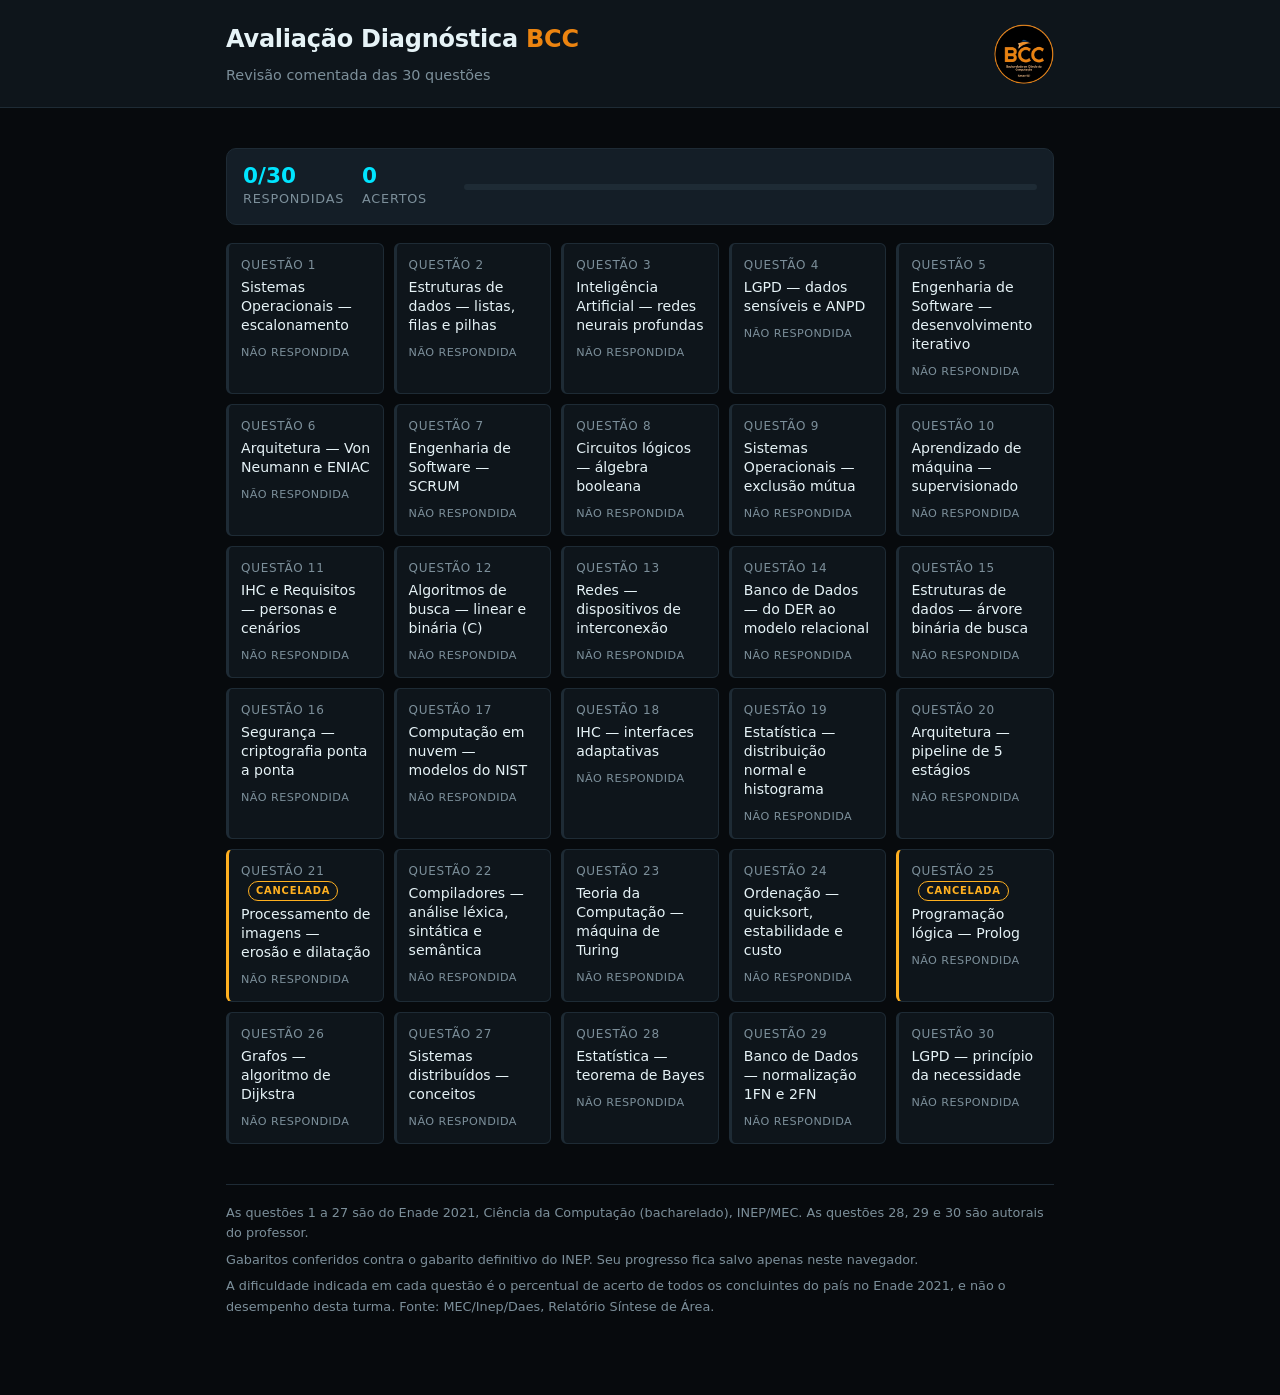
==== files/simulado-enade/publicar/index.html @ 2f8e830a "Versiona o projeto da Avaliação Diagnóstica Simulado de 30 questões baseado no Enade 2021 de Ciência" ====
<!doctype html>
<html lang="pt-BR">
<head>
<meta charset="utf-8">
<meta name="viewport" content="width=device-width, initial-scale=1">
<title>Avaliação Diagnóstica — BCC</title>
<meta name="description" content="Avaliação diagnóstica do Bacharelado em Ciência da Computação: revisão comentada das 30 questões, com resolução item a item.">
<link rel="icon" type="image/png" href="imagens/favicon.png">
<link rel="stylesheet" href="estilo.css">
</head>
<body data-base="">

<header class="topo">
  <div class="envolucro faixa-topo">
    <div class="titulo">
      <h1>Avaliação Diagnóstica <span class="marca">BCC</span></h1>
      <p class="sub">Revisão comentada das 30 questões</p>
    </div>
    <img class="logo" src="imagens/bcc.png" width="192" height="192"
         alt="Bacharelado em Ciência da Computação — Senac SP">
  </div>
</header>

<main class="envolucro" id="app">
  <noscript>
    <p>Esta página precisa de JavaScript para montar as questões a partir do
    arquivo de dados.</p>
  </noscript>
</main>

<script src="dados.js"></script>
<script src="app.js"></script>
</body>
</html>
---- files/simulado-enade/publicar/estilo.css ----
/* Paleta herdada do projeto Canjica (frontend/src/tema.css): fundo
   preto-azulado, ciano como cor de acao, branco e cinza. */

:root {
  --fundo: #070a0d;
  --superficie: #0e151b;
  --elevada: #141e27;
  --borda: #1e2b35;
  --ciano: #00e5ff;
  --ciano-escuro: #00a3b8;
  --ciano-fraco: rgba(0, 229, 255, 0.13);
  --selecao: rgba(0, 229, 255, 0.35);
  --texto: #e6f3f7;
  --secundario: #7c8f9a;
  --aviso: #ffb020;
  --erro: #ff5c7a;
  --sucesso: #3ddc97;
  /* laranja institucional do BCC, amostrado do anel do logo */
  --bcc: #ec8410;

  --fonte-ui: "Segoe UI Variable Text", "Segoe UI", system-ui, sans-serif;
  --fonte-mono: "Cascadia Mono", Consolas, "Courier New", monospace;

  --raio: 10px;
  --raio-pequeno: 6px;

  color-scheme: dark;
}

* { box-sizing: border-box; }

html { -webkit-text-size-adjust: 100%; }

body {
  margin: 0;
  background: var(--fundo);
  color: var(--texto);
  font-family: var(--fonte-ui);
  font-size: 16px;
  line-height: 1.6;
  -webkit-font-smoothing: antialiased;
}

::selection { background: var(--selecao); }

a { color: var(--ciano); }

.envolucro {
  max-width: 860px;
  margin: 0 auto;
  padding: 20px 16px 72px;
}

/* --- cabecalho ---------------------------------------------------------- */

.topo {
  border-bottom: 1px solid var(--borda);
  background: var(--superficie);
}

.topo .envolucro { padding-bottom: 20px; }

.faixa-topo {
  display: flex;
  align-items: center;
  justify-content: space-between;
  gap: 16px;
}

.faixa-topo .titulo { min-width: 0; }

.topo h1 {
  margin: 0 0 6px;
  font-size: 1.5rem;
  letter-spacing: -0.01em;
}

.topo .sub {
  margin: 0;
  color: var(--secundario);
  font-size: 0.9rem;
}

/* "BCC" no titulo usa o laranja do logo, e nao o ciano de acao, para o
   nome e a marca lerem como uma coisa so. */
.marca {
  color: var(--bcc);
  font-weight: 600;
}

.logo {
  flex: 0 0 auto;
  width: 60px;
  height: 60px;
  border-radius: 50%;
}

/* --- progresso ---------------------------------------------------------- */

.progresso {
  display: flex;
  flex-wrap: wrap;
  align-items: center;
  gap: 10px 18px;
  margin: 20px 0 8px;
  padding: 14px 16px;
  background: var(--elevada);
  border: 1px solid var(--borda);
  border-radius: var(--raio);
}

.progresso .numero {
  font-size: 1.35rem;
  font-weight: 600;
  color: var(--ciano);
  line-height: 1.2;
}

.progresso .rotulo {
  color: var(--secundario);
  font-size: 0.8rem;
  text-transform: uppercase;
  letter-spacing: 0.06em;
}

.progresso .bloco { min-width: 84px; }

.barra {
  flex: 1 1 160px;
  height: 6px;
  background: var(--borda);
  border-radius: 3px;
  overflow: hidden;
}

.barra > i {
  display: block;
  height: 100%;
  background: var(--ciano);
  transition: width 0.3s;
}

/* --- grade de questoes -------------------------------------------------- */

.grade {
  display: grid;
  grid-template-columns: repeat(auto-fill, minmax(150px, 1fr));
  gap: 10px;
  margin-top: 18px;
}

.cartao {
  display: block;
  padding: 12px;
  background: var(--superficie);
  border: 1px solid var(--borda);
  border-left: 3px solid var(--borda);
  border-radius: var(--raio-pequeno);
  color: inherit;
  text-decoration: none;
  transition: border-color 0.15s, background 0.15s, transform 0.1s;
}

.cartao:hover,
.cartao:focus-visible {
  border-color: var(--ciano-escuro);
  background: var(--elevada);
}

.cartao:active { transform: translateY(1px); }

.cartao .num {
  font-size: 0.75rem;
  color: var(--secundario);
  letter-spacing: 0.06em;
  text-transform: uppercase;
}

.cartao .tema {
  margin-top: 3px;
  font-size: 0.88rem;
  line-height: 1.35;
}

.rodape-cartao {
  display: flex;
  flex-wrap: wrap;
  align-items: center;
  justify-content: space-between;
  gap: 4px 8px;
  margin-top: 9px;
}

.cartao .selo {
  font-size: 0.7rem;
  letter-spacing: 0.04em;
  text-transform: uppercase;
  color: var(--secundario);
}

/* Dificuldade NACIONAL do Enade (percentual de acerto de todos os
   concluintes do pais). Nao e o desempenho da turma, que continua fora do
   site. As faixas de cor destacam so o que e dificil: e ali que a informacao
   muda a decisao do aluno sobre o que estudar. */
.dificuldade {
  font-size: 0.66rem;
  font-weight: 600;
  letter-spacing: 0.06em;
  text-transform: uppercase;
  white-space: nowrap;
  color: var(--secundario);
}

.dificuldade.muito-dificil { color: var(--erro); }
.dificuldade.dificil { color: var(--aviso); }
.dificuldade.medio { color: var(--secundario); }
.dificuldade.facil { color: var(--secundario); }

.tag-cancelada {
  display: inline-block;
  margin-left: 7px;
  padding: 1px 7px;
  border: 1px solid var(--aviso);
  border-radius: 999px;
  color: var(--aviso);
  font-size: 0.62rem;
  font-weight: 600;
  letter-spacing: 0.08em;
  text-transform: uppercase;
  white-space: nowrap;
  vertical-align: 1px;
}

.tag-cancelada.grande {
  font-size: 0.66rem;
  padding: 2px 9px;
  margin-left: 10px;
  vertical-align: 4px;
}

.cartao.acertou { border-left-color: var(--sucesso); }
.cartao.acertou .selo { color: var(--sucesso); }
.cartao.errou { border-left-color: var(--erro); }
.cartao.errou .selo { color: var(--erro); }
.cartao.anulada { border-left-color: var(--aviso); }

/* --- pagina da questao -------------------------------------------------- */

.voltar {
  display: inline-block;
  margin-bottom: 14px;
  color: var(--secundario);
  text-decoration: none;
  font-size: 0.88rem;
}

.voltar:hover { color: var(--ciano); }

.cabecalho-questao h2 {
  margin: 0 0 4px;
  font-size: 1.3rem;
}

.cabecalho-questao .tema {
  margin: 0 0 18px;
  color: var(--secundario);
  font-size: 0.9rem;
}

.linha-dificuldade {
  display: flex;
  flex-wrap: wrap;
  align-items: baseline;
  gap: 4px 9px;
  margin: -8px 0 14px;
}

.linha-dificuldade .detalhe {
  color: var(--secundario);
  font-size: 0.84rem;
}

.nota-descartada {
  margin: -6px 0 16px;
  color: var(--aviso);
  font-size: 0.82rem;
}


.enunciado > p { margin: 0 0 14px; }

.enunciado .referencia {
  color: var(--secundario);
  font-size: 0.82rem;
  font-style: italic;
  margin-bottom: 14px;
}

.enunciado .lista {
  margin: 0 0 10px;
  padding-left: 18px;
  border-left: 2px solid var(--borda);
}

.item-romano {
  display: grid;
  grid-template-columns: 42px 1fr;
  gap: 10px;
  margin: 0 0 12px;
  padding: 10px 12px;
  background: var(--superficie);
  border: 1px solid var(--borda);
  border-radius: var(--raio-pequeno);
}

.item-romano > .rot {
  font-weight: 600;
  color: var(--ciano);
  font-variant-numeric: tabular-nums;
}

.item-romano > .txt { margin: 0; }

figure {
  margin: 0 0 16px;
  padding: 12px;
  background: #fff;
  border-radius: var(--raio-pequeno);
}

figure img {
  display: block;
  max-width: 100%;
  height: auto;
  margin: 0 auto;
}

figure figcaption {
  margin-top: 10px;
  padding-top: 10px;
  border-top: 1px solid #d8dee3;
  color: #3a464e;
  font-size: 0.78rem;
  line-height: 1.5;
}

pre.codigo {
  margin: 0 0 16px;
  padding: 14px;
  background: var(--superficie);
  border: 1px solid var(--borda);
  border-radius: var(--raio-pequeno);
  overflow-x: auto;
  font-family: var(--fonte-mono);
  font-size: 0.8rem;
  line-height: 1.55;
  tab-size: 4;
}

/* --- alternativas ------------------------------------------------------- */

.comando {
  margin: 22px 0 12px;
  font-weight: 600;
}

.alternativas { display: grid; gap: 8px; }

.alt {
  display: grid;
  grid-template-columns: 30px 1fr;
  gap: 10px;
  align-items: start;
  padding: 12px;
  background: var(--superficie);
  border: 1px solid var(--borda);
  border-radius: var(--raio-pequeno);
  cursor: pointer;
  transition: border-color 0.15s, background 0.15s;
}

.alt:hover { border-color: var(--ciano-escuro); }

.alt input { margin: 4px 0 0; accent-color: var(--ciano); }

.alt .letra {
  font-weight: 600;
  color: var(--secundario);
  text-transform: lowercase;
}

.alt.marcada {
  border-color: var(--ciano);
  background: var(--ciano-fraco);
}

.respondida .alt { cursor: default; }
.respondida .alt:hover { border-color: var(--borda); }

.respondida .alt.certa {
  border-color: var(--sucesso);
  background: rgba(61, 220, 151, 0.1);
}

.respondida .alt.certa .letra { color: var(--sucesso); }

.respondida .alt.escolhida-errada {
  border-color: var(--erro);
  background: rgba(255, 92, 122, 0.1);
}

.respondida .alt.escolhida-errada .letra { color: var(--erro); }

.marcador {
  display: inline-block;
  font-size: 0.68rem;
  font-weight: 600;
  text-transform: uppercase;
  letter-spacing: 0.07em;
  white-space: nowrap;
  margin-left: 8px;
  padding: 1px 7px;
  border: 1px solid currentColor;
  border-radius: 999px;
  vertical-align: 2px;
}

.marcador.ok { color: var(--sucesso); }
.marcador.nao { color: var(--erro); }

/* --- botoes ------------------------------------------------------------- */

.acoes {
  display: flex;
  flex-wrap: wrap;
  align-items: center;
  gap: 12px;
  margin-top: 18px;
}

button {
  font-family: inherit;
  font-size: 0.95rem;
  padding: 11px 20px;
  border-radius: var(--raio-pequeno);
  border: 1px solid var(--ciano-escuro);
  background: var(--ciano-fraco);
  color: var(--ciano);
  cursor: pointer;
  transition: background 0.15s, opacity 0.15s;
}

button:hover:not(:disabled) { background: var(--selecao); }

button:disabled {
  opacity: 0.45;
  cursor: not-allowed;
}

button.discreto {
  border-color: transparent;
  background: none;
  color: var(--secundario);
  font-size: 0.85rem;
  padding: 11px 4px;
  text-decoration: underline;
  text-underline-offset: 3px;
}

button.discreto:hover:not(:disabled) {
  background: none;
  color: var(--texto);
}

/* --- resolucao ---------------------------------------------------------- */

.resolucao {
  margin-top: 28px;
  padding-top: 22px;
  border-top: 1px solid var(--borda);
}

.veredito {
  margin: 0 0 20px;
  padding: 14px 16px;
  border-radius: var(--raio-pequeno);
  border: 1px solid;
  font-weight: 600;
}

.veredito.ok {
  border-color: var(--sucesso);
  background: rgba(61, 220, 151, 0.08);
  color: var(--sucesso);
}

.veredito.nao {
  border-color: var(--erro);
  background: rgba(255, 92, 122, 0.08);
  color: var(--erro);
}

.veredito.neutro {
  border-color: var(--borda);
  background: var(--superficie);
  color: var(--secundario);
}

.resolucao h3 {
  margin: 24px 0 10px;
  font-size: 0.78rem;
  text-transform: uppercase;
  letter-spacing: 0.08em;
  color: var(--secundario);
  font-weight: 600;
}

.resolucao h3:first-of-type { margin-top: 0; }

.resolucao p { margin: 0 0 12px; }

.julgamento {
  display: grid;
  grid-template-columns: 52px 1fr;
  gap: 12px;
  margin-bottom: 12px;
  padding: 12px;
  background: var(--superficie);
  border-left: 3px solid var(--borda);
  border-radius: var(--raio-pequeno);
}

.julgamento.v { border-left-color: var(--sucesso); }
.julgamento.f { border-left-color: var(--erro); }

.julgamento .rot {
  font-weight: 600;
  font-variant-numeric: tabular-nums;
}

.julgamento.v .rot { color: var(--sucesso); }
.julgamento.f .rot { color: var(--erro); }

.julgamento p { margin: 0; }

.distrator {
  display: grid;
  grid-template-columns: 30px 1fr;
  gap: 10px;
  margin-bottom: 10px;
  padding: 11px 12px;
  background: var(--superficie);
  border: 1px solid var(--borda);
  border-radius: var(--raio-pequeno);
}

.distrator .letra {
  font-weight: 600;
  color: var(--erro);
}

.distrator p { margin: 0; }

.destaque {
  margin: 0 0 14px;
  padding: 14px 16px;
  border-left: 3px solid var(--ciano);
  background: var(--ciano-fraco);
  border-radius: 0 var(--raio-pequeno) var(--raio-pequeno) 0;
}

.destaque.armadilha {
  border-left-color: var(--aviso);
  background: rgba(255, 176, 32, 0.09);
}

.destaque p { margin: 0; }

.nota-fonte {
  margin-top: 20px;
  color: var(--secundario);
  font-size: 0.82rem;
  font-style: italic;
}

.selo-verificado {
  display: inline-block;
  margin-bottom: 14px;
  padding: 8px 12px;
  border: 1px dashed var(--ciano-escuro);
  border-radius: var(--raio-pequeno);
  color: var(--ciano);
  font-family: var(--fonte-mono);
  font-size: 0.76rem;
  line-height: 1.5;
}

/* --- avisos ------------------------------------------------------------- */

.aviso {
  margin: 0 0 20px;
  padding: 14px 16px;
  border: 1px solid var(--aviso);
  border-left-width: 3px;
  border-radius: var(--raio-pequeno);
  background: rgba(255, 176, 32, 0.08);
  font-size: 0.9rem;
}

.aviso strong { color: var(--aviso); }
.aviso p { margin: 0; }
.aviso p + p { margin-top: 8px; }

/* --- navegacao entre questoes ------------------------------------------- */

.navegacao {
  display: flex;
  justify-content: space-between;
  gap: 12px;
  margin-top: 34px;
  padding-top: 18px;
  border-top: 1px solid var(--borda);
}

.navegacao a {
  color: var(--secundario);
  text-decoration: none;
  font-size: 0.9rem;
}

.navegacao a:hover { color: var(--ciano); }

.rodape {
  margin-top: 40px;
  padding-top: 18px;
  border-top: 1px solid var(--borda);
  color: var(--secundario);
  font-size: 0.8rem;
}

.rodape p { margin: 0 0 6px; }

/* --- telas estreitas ---------------------------------------------------- */

@media (max-width: 420px) {
  body { font-size: 15px; }
  .topo h1 { font-size: 1.22rem; }
  .topo .sub { font-size: 0.82rem; }
  .faixa-topo { gap: 12px; }
  .logo { width: 46px; height: 46px; }
  .envolucro { padding: 16px 12px 56px; }
  .grade { grid-template-columns: repeat(auto-fill, minmax(132px, 1fr)); gap: 8px; }
  .item-romano { grid-template-columns: 32px 1fr; gap: 8px; }
  .julgamento { grid-template-columns: 42px 1fr; gap: 10px; }
  .acoes { flex-direction: column; align-items: stretch; }
  .acoes button { width: 100%; }
}
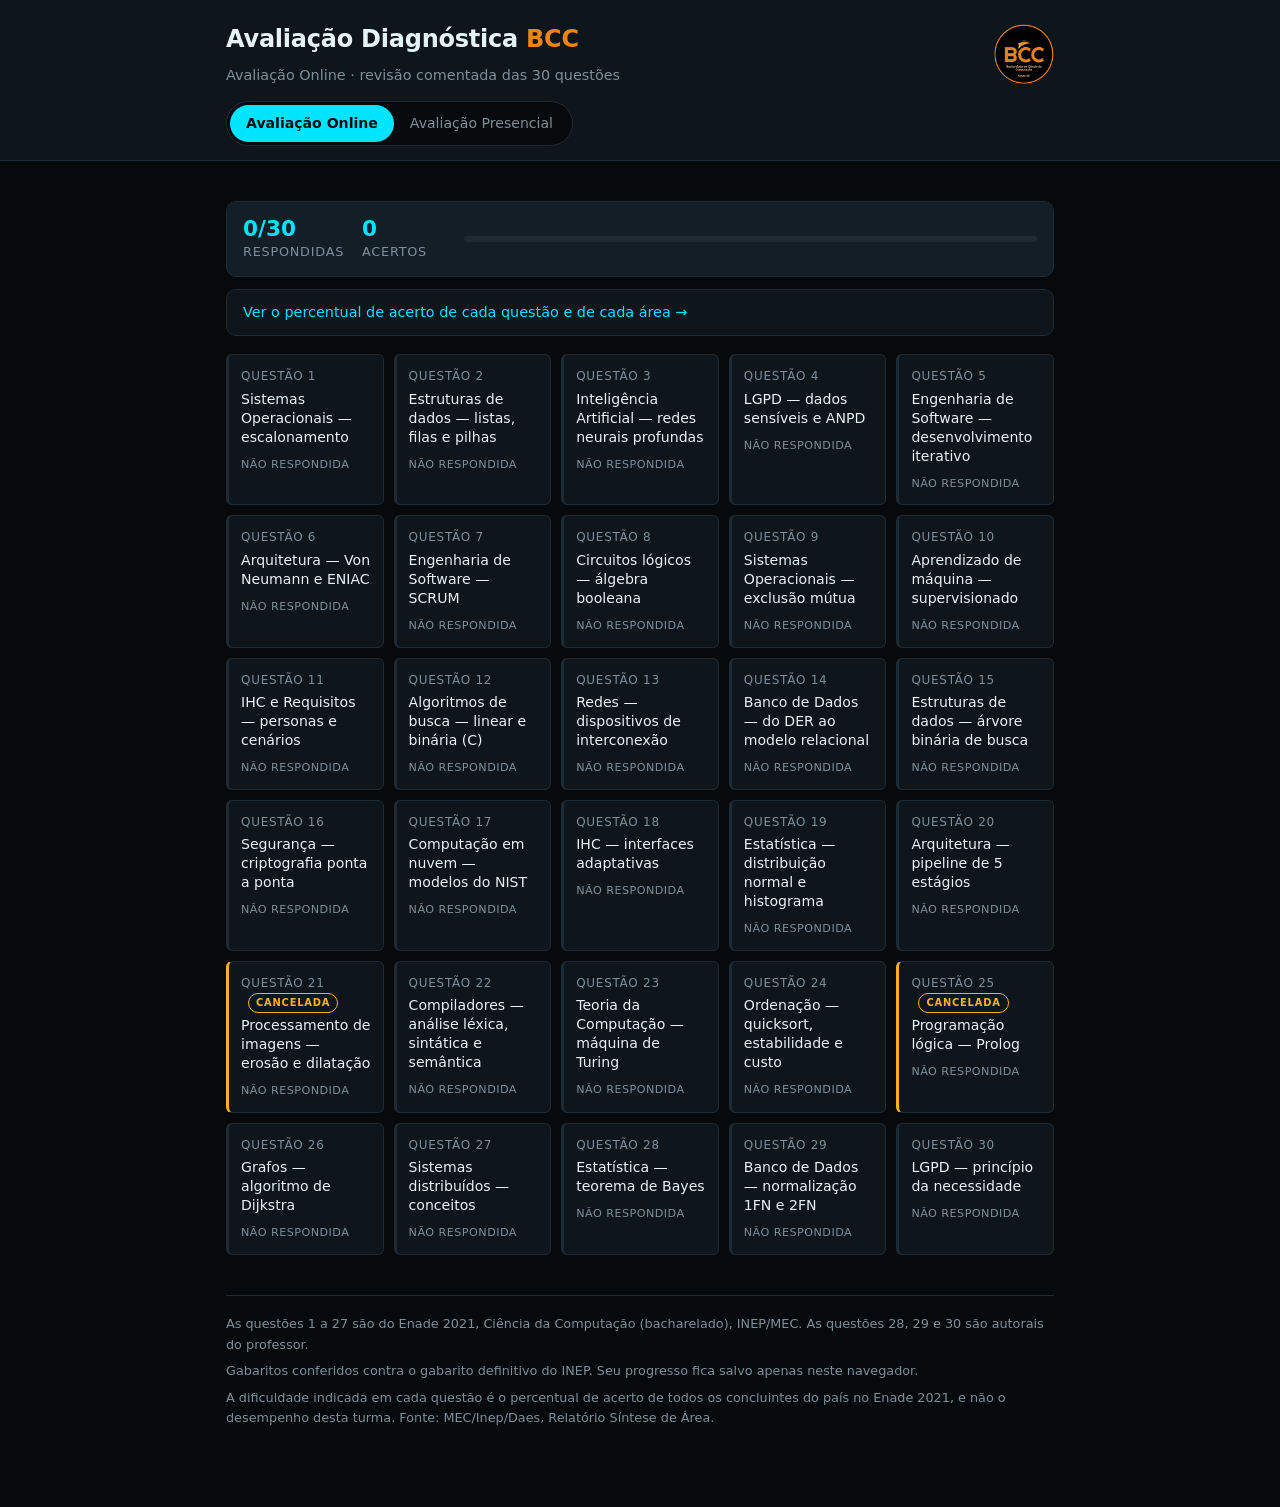
==== commit 584691e3: "Adiciona a avaliação presencial (Enade 2017) com seletor no cabeçalho O site passa a ter duas avalia" ====
--- a/files/simulado-enade/publicar/index.html
+++ b/files/simulado-enade/publicar/index.html
@@ -4,7 +4,7 @@
 <meta charset="utf-8">
 <meta name="viewport" content="width=device-width, initial-scale=1">
 <title>Avaliação Diagnóstica — BCC</title>
-<meta name="description" content="Avaliação diagnóstica do Bacharelado em Ciência da Computação: revisão comentada das 30 questões, com resolução item a item.">
+<meta name="description" content="Avaliação diagnóstica do Bacharelado em Ciência da Computação: revisão comentada das questões das avaliações online e presencial, com resolução item a item.">
 <link rel="icon" type="image/png" href="imagens/favicon.png">
 <link rel="stylesheet" href="estilo.css">
 </head>
@@ -14,10 +14,14 @@
   <div class="envolucro faixa-topo">
     <div class="titulo">
       <h1>Avaliação Diagnóstica <span class="marca">BCC</span></h1>
-      <p class="sub">Revisão comentada das 30 questões</p>
+      <p class="sub">Revisão comentada das questões</p>
     </div>
     <img class="logo" src="imagens/bcc.png" width="192" height="192"
          alt="Bacharelado em Ciência da Computação — Senac SP">
+  </div>
+  <div class="envolucro">
+    <nav class="seletor-avaliacao" id="seletor-avaliacao"
+         aria-label="Escolha a avaliação"></nav>
   </div>
 </header>
 
--- a/files/simulado-enade/publicar/estilo.css
+++ b/files/simulado-enade/publicar/estilo.css
@@ -88,6 +88,41 @@
   font-weight: 600;
 }
 
+/* Seletor Online/Presencial. Controle segmentado: a avaliacao ativa usa o
+   ciano de acao, como os demais elementos interativos. */
+.topo .envolucro + .envolucro { padding-top: 0; padding-bottom: 14px; }
+.topo .faixa-topo { padding-bottom: 14px; }
+
+.seletor-avaliacao {
+  display: flex;
+  width: fit-content;
+  max-width: 100%;
+  padding: 3px;
+  background: var(--fundo);
+  border: 1px solid var(--borda);
+  border-radius: 999px;
+}
+
+.seletor-avaliacao a {
+  padding: 7px 16px;
+  border-radius: 999px;
+  color: var(--secundario);
+  font-size: 0.88rem;
+  text-align: center;
+  text-decoration: none;
+  white-space: nowrap;
+  transition: color 0.15s, background 0.15s;
+}
+
+.seletor-avaliacao a:hover,
+.seletor-avaliacao a:focus-visible { color: var(--texto); }
+
+.seletor-avaliacao a[aria-current="page"] {
+  background: var(--ciano);
+  color: var(--fundo);
+  font-weight: 600;
+}
+
 .logo {
   flex: 0 0 auto;
   width: 60px;
@@ -244,6 +279,121 @@
 .cartao.errou .selo { color: var(--erro); }
 .cartao.anulada { border-left-color: var(--aviso); }
 
+/* --- tela de estatisticas ------------------------------------------------ */
+
+.link-estatisticas {
+  display: block;
+  margin-top: 12px;
+  padding: 11px 16px;
+  background: var(--superficie);
+  border: 1px solid var(--borda);
+  border-radius: var(--raio);
+  color: var(--ciano);
+  font-size: 0.9rem;
+  text-decoration: none;
+}
+
+.link-estatisticas:hover,
+.link-estatisticas:focus-visible {
+  border-color: var(--ciano-escuro);
+  background: var(--elevada);
+}
+
+.cartao.estatistica .num {
+  display: flex;
+  align-items: center;
+  justify-content: space-between;
+  gap: 6px;
+}
+
+.cartao .resultado {
+  font-size: 1rem;
+  font-weight: 700;
+  line-height: 1;
+}
+
+.cartao .resultado.ok { color: var(--sucesso); }
+.cartao .resultado.nao { color: var(--erro); }
+
+.cartao .percentual {
+  display: flex;
+  align-items: baseline;
+  gap: 6px;
+  margin-top: 8px;
+}
+
+.cartao .percentual .valor {
+  font-size: 1.5rem;
+  font-weight: 600;
+  line-height: 1.1;
+  color: var(--ciano);
+}
+
+.cartao .percentual .de-acerto {
+  font-size: 0.72rem;
+  color: var(--secundario);
+}
+
+.cartao.estatistica .barra { margin-top: 7px; flex: none; }
+
+.cartao.sem-indice { opacity: 0.75; }
+
+.motivo-sem-indice {
+  margin: 12px 0 2px;
+  font-size: 0.8rem;
+  color: var(--secundario);
+}
+
+.grupos { margin-top: 30px; }
+
+.grupos h3 { margin: 0 0 4px; font-size: 1.1rem; }
+
+.sub-secao {
+  margin: 0 0 14px;
+  color: var(--secundario);
+  font-size: 0.85rem;
+}
+
+.grupo {
+  margin-bottom: 10px;
+  padding: 13px 15px;
+  background: var(--superficie);
+  border: 1px solid var(--borda);
+  border-radius: var(--raio-pequeno);
+}
+
+.cabeca-grupo {
+  display: flex;
+  align-items: baseline;
+  justify-content: space-between;
+  gap: 12px;
+}
+
+.cabeca-grupo h4 { margin: 0; font-size: 0.98rem; font-weight: 600; }
+
+.cabeca-grupo .media {
+  font-size: 1.3rem;
+  font-weight: 600;
+  color: var(--ciano);
+  white-space: nowrap;
+}
+
+.grupo .barra { margin-top: 9px; flex: none; }
+
+.questoes-do-grupo {
+  margin: 10px 0 0;
+  font-size: 0.85rem;
+}
+
+.questoes-do-grupo a { color: var(--ciano); text-decoration: none; }
+.questoes-do-grupo a:hover { text-decoration: underline; }
+
+.detalhe-grupo {
+  margin: 3px 0 0;
+  font-size: 0.78rem;
+  color: var(--secundario);
+}
+
 /* --- pagina da questao -------------------------------------------------- */
 
 .voltar {
@@ -392,6 +542,18 @@
 .alt.marcada {
   border-color: var(--ciano);
   background: var(--ciano-fraco);
+}
+
+/* Alternativa desenhada (arvores da questao 1 da presencial). Fundo branco,
+   como as figuras do enunciado, porque as imagens vem do Word assim. */
+.alt .figura-alternativa {
+  display: block;
+  max-width: 100%;
+  height: auto;
+  margin-top: 6px;
+  padding: 8px;
+  background: #fff;
+  border-radius: var(--raio-pequeno);
 }
 
 .respondida .alt { cursor: default; }
@@ -648,6 +810,8 @@
   .topo .sub { font-size: 0.82rem; }
   .faixa-topo { gap: 12px; }
   .logo { width: 46px; height: 46px; }
+  .seletor-avaliacao { width: 100%; }
+  .seletor-avaliacao a { flex: 1 1 0; padding: 7px 8px; }
   .envolucro { padding: 16px 12px 56px; }
   .grade { grid-template-columns: repeat(auto-fill, minmax(132px, 1fr)); gap: 8px; }
   .item-romano { grid-template-columns: 32px 1fr; gap: 8px; }
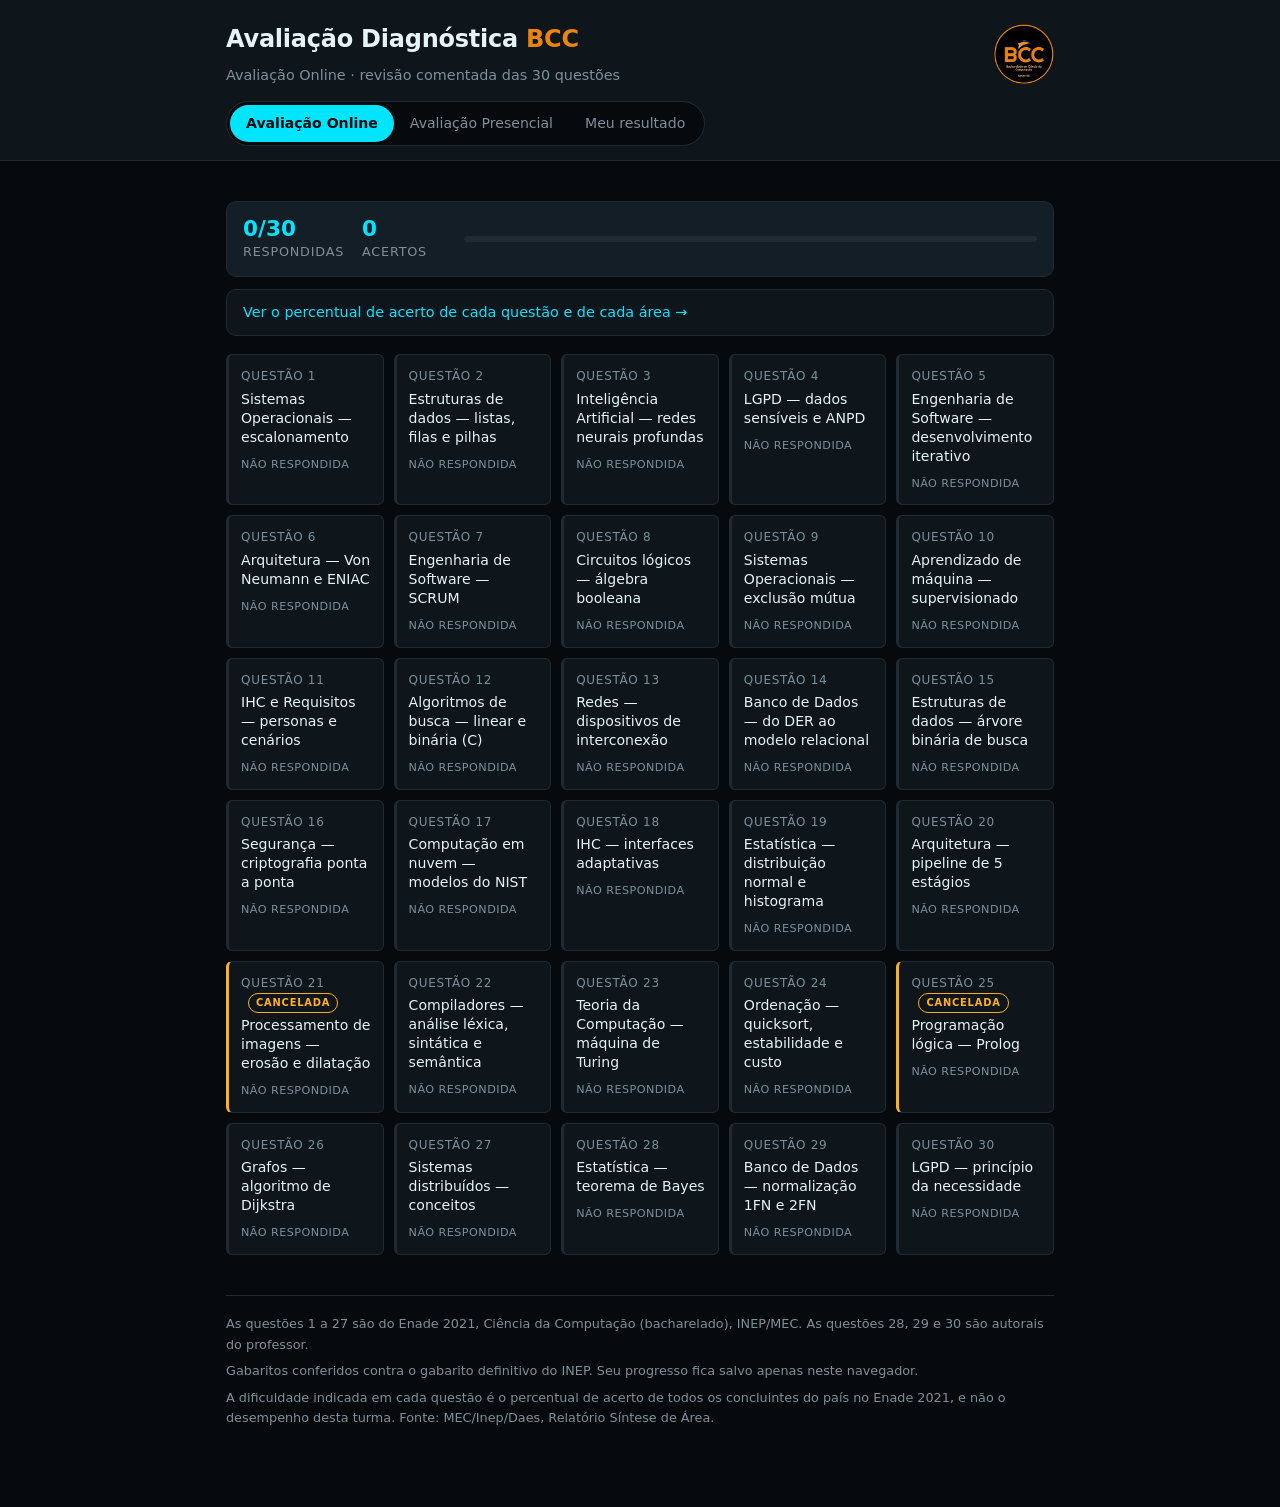
==== commit a1e1e294: "Adiciona a consulta individual do resultado da avaliação presencial O aluno abre o próprio resultado" ====
--- a/files/simulado-enade/publicar/index.html
+++ b/files/simulado-enade/publicar/index.html
@@ -33,6 +33,7 @@
 </main>
 
 <script src="dados.js"></script>
+<script src="resultados.js"></script>
 <script src="app.js"></script>
 </body>
 </html>
--- a/files/simulado-enade/publicar/estilo.css
+++ b/files/simulado-enade/publicar/estilo.css
@@ -802,6 +802,68 @@
 
 .rodape p { margin: 0 0 6px; }
 
+/* --- resultado individual (#/resultado) -------------------------------- */
+
+[hidden] { display: none !important; }
+
+.formulario {
+  display: flex;
+  flex-direction: column;
+  gap: 14px;
+  max-width: 420px;
+  margin: 20px 0 8px;
+}
+
+.campo { display: flex; flex-direction: column; gap: 5px; }
+
+.rotulo-campo {
+  color: var(--secundario);
+  font-size: 0.8rem;
+  text-transform: uppercase;
+  letter-spacing: 0.06em;
+}
+
+.dica-campo { color: var(--secundario); font-size: 0.8rem; }
+
+.formulario input,
+.formulario select {
+  font-family: inherit;
+  font-size: 1rem;
+  padding: 10px 12px;
+  border-radius: var(--raio-pequeno);
+  border: 1px solid var(--borda);
+  background: var(--superficie);
+  color: var(--texto);
+  width: 100%;
+}
+
+.formulario input:focus,
+.formulario select:focus {
+  outline: none;
+  border-color: var(--ciano);
+}
+
+.mensagem-form { margin: 0; min-height: 1.6em; color: var(--aviso); font-size: 0.9rem; }
+
+.progresso .numero.destaque-ponto { color: var(--bcc); }
+
+.explicacao-ponto { color: var(--secundario); font-size: 0.9rem; margin: 6px 0 0; }
+
+.disciplina {
+  margin: 24px 0;
+  padding: 16px;
+  background: var(--superficie);
+  border: 1px solid var(--borda);
+  border-left: 3px solid var(--bcc);
+  border-radius: var(--raio);
+}
+
+.disciplina h3 { margin: 0 0 6px; }
+.disciplina .situacao { margin: 0; }
+.disciplina .formulario { margin-bottom: 0; }
+
+.titulo-secao { margin: 28px 0 12px; }
+
 /* --- telas estreitas ---------------------------------------------------- */
 
 @media (max-width: 420px) {
@@ -811,7 +873,7 @@
   .faixa-topo { gap: 12px; }
   .logo { width: 46px; height: 46px; }
   .seletor-avaliacao { width: 100%; }
-  .seletor-avaliacao a { flex: 1 1 0; padding: 7px 8px; }
+  .seletor-avaliacao a { flex: 1 1 0; padding: 7px 8px; white-space: normal; line-height: 1.25; }
   .envolucro { padding: 16px 12px 56px; }
   .grade { grid-template-columns: repeat(auto-fill, minmax(132px, 1fr)); gap: 8px; }
   .item-romano { grid-template-columns: 32px 1fr; gap: 8px; }
